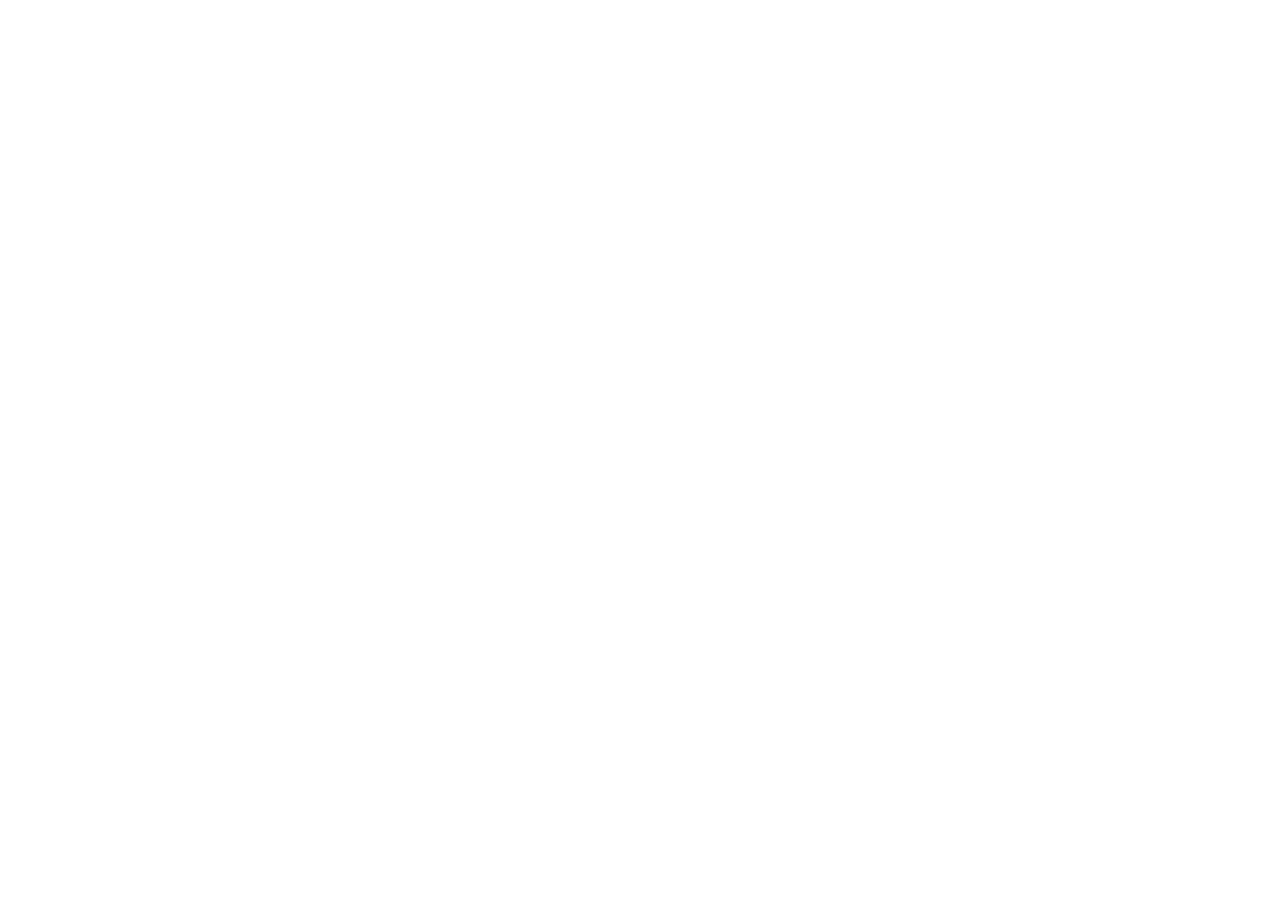
==== treemap.html @ fe896f82 "Rename Treemap.html to treemap.html" ====
<!doctype html>
<meta charset="utf-8">

<script src="C:\Users\MIT Transit Lab TfL\Dropbox\MIT\MAS.S70\d3plus-workshop-master\d3plus-workshop-master\d3plus.v2.js"></script>

<body>

</body>

<script>
var data = [
  {era: 'Pre-Disney', value: 786.598007, name: 'Star Wars Ep. IV: A New Hope'},
{era: 'Pre-Disney', value: 534.17196, name: 'Star Wars Ep. V: The Empire Strikes Back'},
{era: 'Pre-Disney', value: 572.705079, name: 'Star Wars Ep. VI: Return of the Jedi'},
{era: 'Pre-Disney', value: 1027.044677, name: 'Star Wars Ep. I: The Phantom Menace'},
{era: 'Pre-Disney', value: 656.695615, name: 'Star Wars Ep. II: Attack of the Clones'},
{era: 'Pre-Disney', value: 848.998877, name: 'Star Wars Ep. III: Revenge of the Sith'},
{era: 'Pre-Disney', value: 68.695443, name: 'Star Wars: The Clone Wars'},
{era: 'Disney', value: 2058.662225, name: 'Star Wars Ep. VII: The Force Awakens'},
{era: 'Disney', value: 1050.988488, name: 'Rogue One: A Star Wars Story'},

];

new d3plus.Treemap()
    .data(data)
    .groupBy(["era", "name"])
    .tooltip(["name", "value"])              // keys to place in tooltip
    .render();
</script>
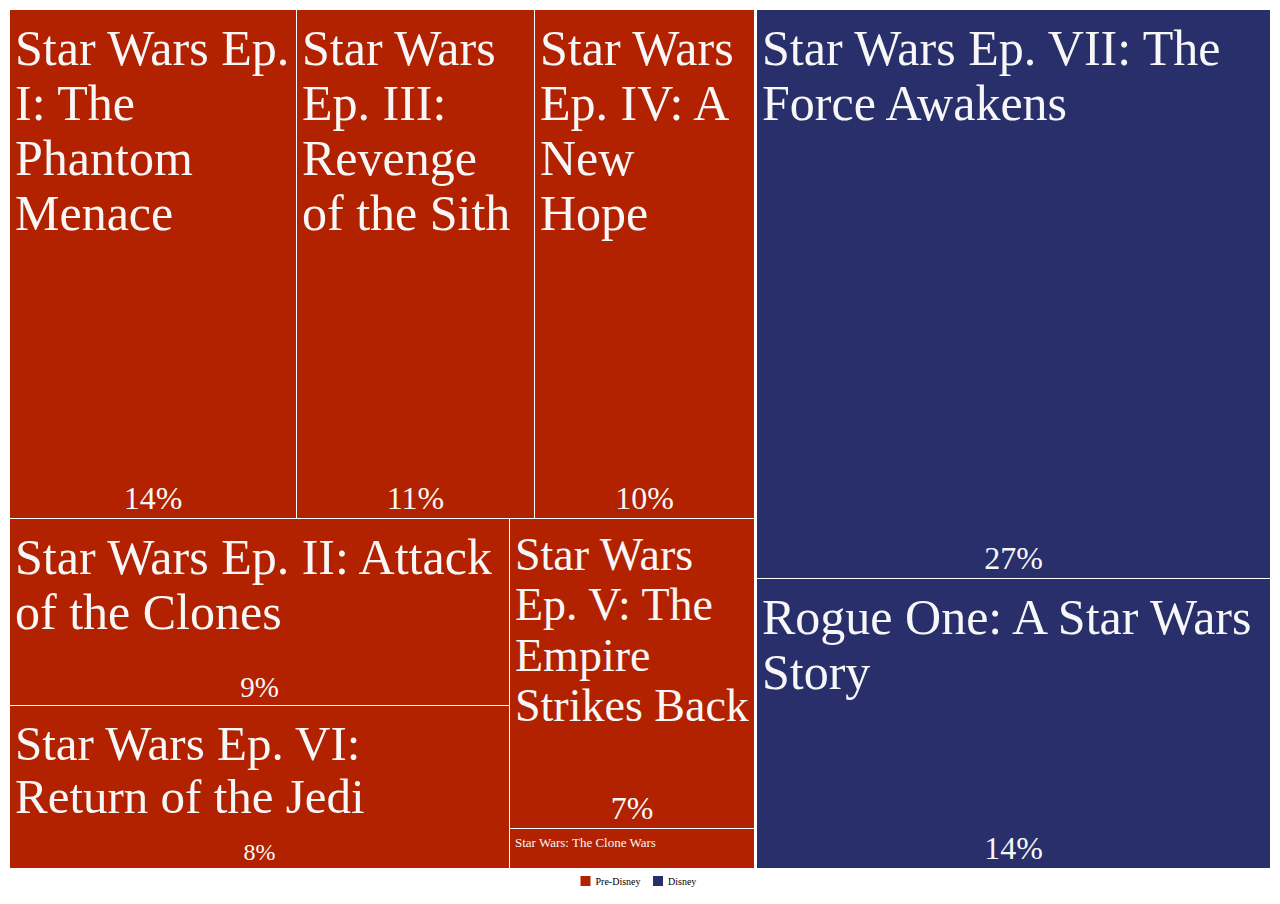
==== commit 6e0fcf4b: "Update treemap.html" ====
--- a/treemap.html
+++ b/treemap.html
@@ -1,7 +1,7 @@
 <!doctype html>
 <meta charset="utf-8">
 
-<script src="C:\Users\MIT Transit Lab TfL\Dropbox\MIT\MAS.S70\d3plus-workshop-master\d3plus-workshop-master\d3plus.v2.js"></script>
+<script src=".\d3plus.v2.js"></script>
 
 <body>
 
